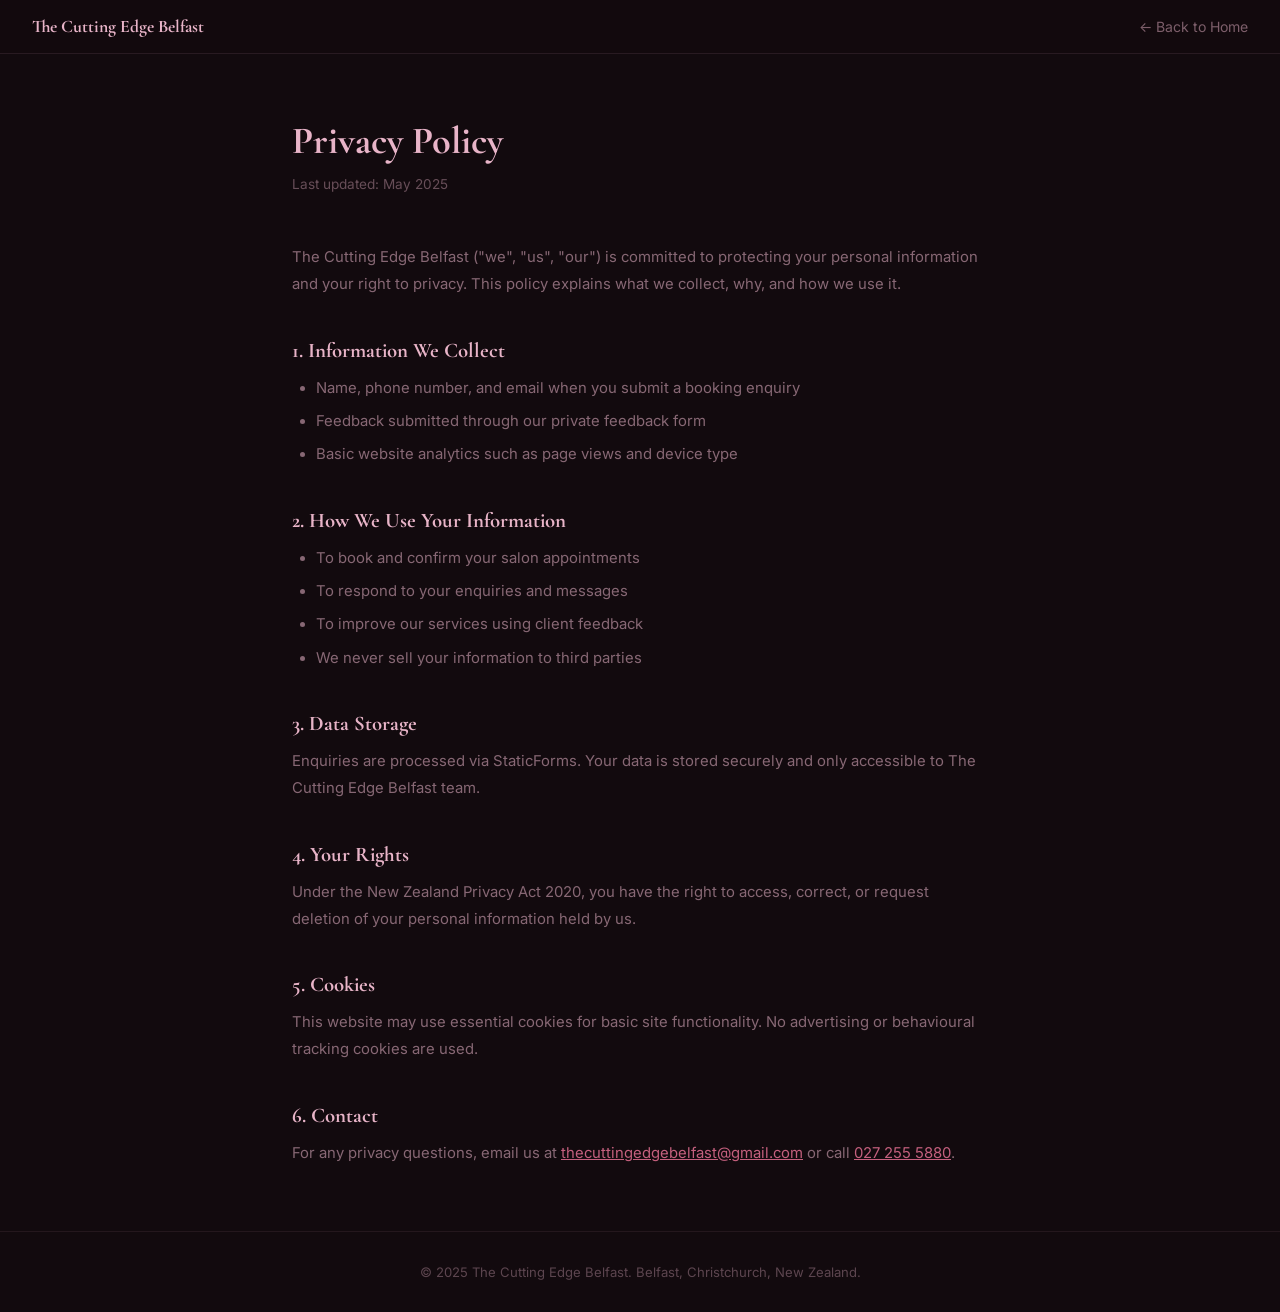
==== privacy.html @ b9b0a791 "Rebuild: The Cutting Edge Belfast" ====
<!DOCTYPE html>
<html lang="en">
<head>
<meta charset="UTF-8">
<meta name="viewport" content="width=device-width, initial-scale=1.0">
<title>Privacy Policy — The Cutting Edge Belfast</title>
<link rel="preconnect" href="https://fonts.googleapis.com">
<link href="https://fonts.googleapis.com/css2?family=Inter:wght@400;500;600;700;800&family=Cormorant+Garamond:ital,wght@0,600;0,700;1,500&display=swap" rel="stylesheet">
<style>
  :root { --accent: #c4607e; --accent-light: #e8b4c8; --dark: #120a0e; }
  *, *::before, *::after { box-sizing: border-box; margin: 0; padding: 0; }
  body { font-family: 'Inter', sans-serif; background: var(--dark); color: #fff; }
  nav { background: rgba(18,10,14,0.97); padding: 1rem 2rem; display: flex; align-items: center; justify-content: space-between; border-bottom: 1px solid rgba(232,180,200,0.1); }
  .logo { font-family: 'Cormorant Garamond', serif; font-size: 1.1rem; font-weight: 700; color: var(--accent-light); text-decoration: none; }
  .back { color: rgba(232,180,200,0.5); text-decoration: none; font-size: 0.88rem; transition: color 0.2s; }
  .back:hover { color: var(--accent-light); }
  .container { max-width: 760px; margin: 0 auto; padding: 4rem 2rem; }
  h1 { font-family: 'Cormorant Garamond', serif; font-size: 2.4rem; font-weight: 700; color: var(--accent-light); margin-bottom: 0.5rem; }
  .updated { color: rgba(232,180,200,0.4); font-size: 0.85rem; margin-bottom: 3rem; }
  h2 { font-family: 'Cormorant Garamond', serif; font-size: 1.3rem; font-weight: 700; color: var(--accent-light); margin: 2.5rem 0 0.75rem; }
  p, li { color: rgba(232,180,200,0.55); font-size: 0.93rem; line-height: 1.8; }
  ul { padding-left: 1.5rem; }
  li { margin-bottom: 0.4rem; }
  a { color: var(--accent); }
  footer { background: rgba(18,10,14,0.8); text-align: center; padding: 2rem; color: rgba(232,180,200,0.35); font-size: 0.82rem; border-top: 1px solid rgba(232,180,200,0.08); }
</style>
</head>
<body>
  <nav>
    <a href="index.html" class="logo">The Cutting Edge Belfast</a>
    <a href="index.html" class="back">← Back to Home</a>
  </nav>
  <div class="container">
    <h1>Privacy Policy</h1>
    <p class="updated">Last updated: May 2025</p>
    <p>The Cutting Edge Belfast ("we", "us", "our") is committed to protecting your personal information and your right to privacy. This policy explains what we collect, why, and how we use it.</p>
    <h2>1. Information We Collect</h2>
    <ul>
      <li>Name, phone number, and email when you submit a booking enquiry</li>
      <li>Feedback submitted through our private feedback form</li>
      <li>Basic website analytics such as page views and device type</li>
    </ul>
    <h2>2. How We Use Your Information</h2>
    <ul>
      <li>To book and confirm your salon appointments</li>
      <li>To respond to your enquiries and messages</li>
      <li>To improve our services using client feedback</li>
      <li>We never sell your information to third parties</li>
    </ul>
    <h2>3. Data Storage</h2>
    <p>Enquiries are processed via StaticForms. Your data is stored securely and only accessible to The Cutting Edge Belfast team.</p>
    <h2>4. Your Rights</h2>
    <p>Under the New Zealand Privacy Act 2020, you have the right to access, correct, or request deletion of your personal information held by us.</p>
    <h2>5. Cookies</h2>
    <p>This website may use essential cookies for basic site functionality. No advertising or behavioural tracking cookies are used.</p>
    <h2>6. Contact</h2>
    <p>For any privacy questions, email us at <a href="mailto:thecuttingedgebelfast@gmail.com">thecuttingedgebelfast@gmail.com</a> or call <a href="tel:0272555880">027 255 5880</a>.</p>
  </div>
  <footer>© 2025 The Cutting Edge Belfast. Belfast, Christchurch, New Zealand.</footer>
</body>
</html>
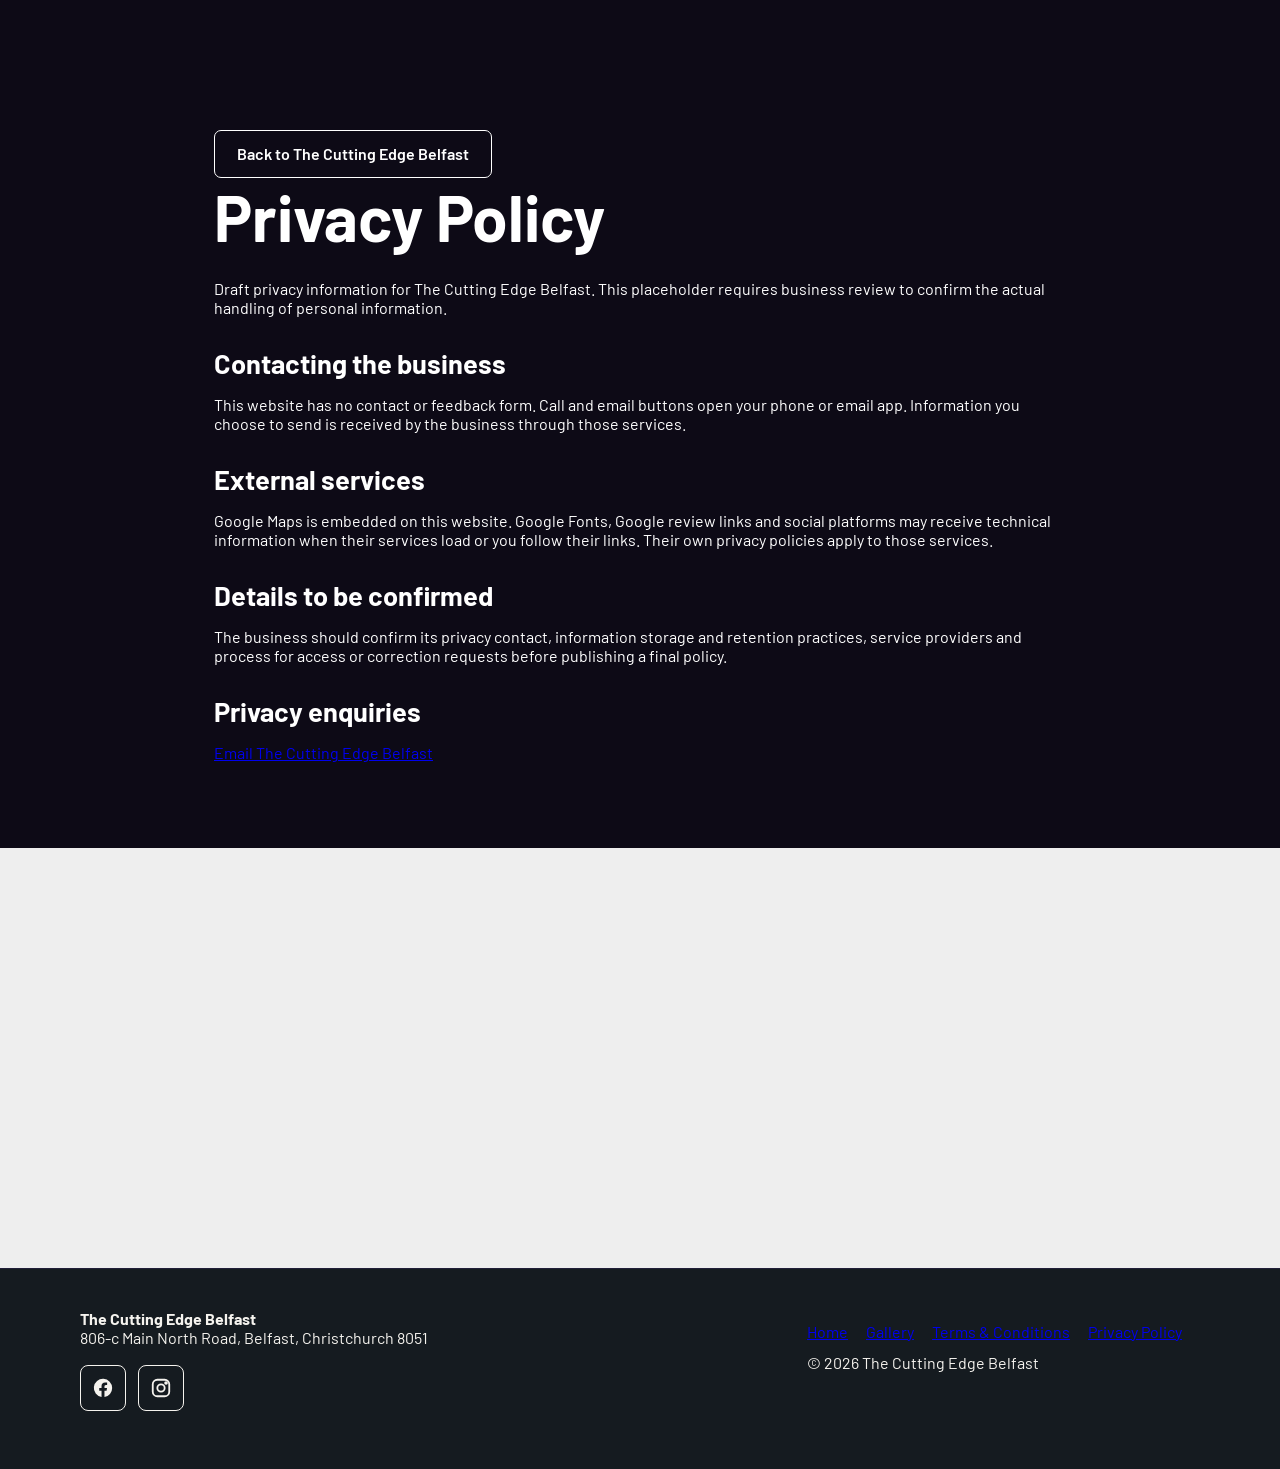
==== commit f8aefde1: "Refine website with verified reviews, local imagery and mobile checks" ====
--- a/privacy.html
+++ b/privacy.html
@@ -1,61 +1,13 @@
-<!DOCTYPE html>
-<html lang="en">
-<head>
-<meta charset="UTF-8">
-<meta name="viewport" content="width=device-width, initial-scale=1.0">
-<title>Privacy Policy — The Cutting Edge Belfast</title>
-<link rel="preconnect" href="https://fonts.googleapis.com">
-<link href="https://fonts.googleapis.com/css2?family=Inter:wght@400;500;600;700;800&family=Cormorant+Garamond:ital,wght@0,600;0,700;1,500&display=swap" rel="stylesheet">
-<style>
-  :root { --accent: #c4607e; --accent-light: #e8b4c8; --dark: #120a0e; }
-  *, *::before, *::after { box-sizing: border-box; margin: 0; padding: 0; }
-  body { font-family: 'Inter', sans-serif; background: var(--dark); color: #fff; }
-  nav { background: rgba(18,10,14,0.97); padding: 1rem 2rem; display: flex; align-items: center; justify-content: space-between; border-bottom: 1px solid rgba(232,180,200,0.1); }
-  .logo { font-family: 'Cormorant Garamond', serif; font-size: 1.1rem; font-weight: 700; color: var(--accent-light); text-decoration: none; }
-  .back { color: rgba(232,180,200,0.5); text-decoration: none; font-size: 0.88rem; transition: color 0.2s; }
-  .back:hover { color: var(--accent-light); }
-  .container { max-width: 760px; margin: 0 auto; padding: 4rem 2rem; }
-  h1 { font-family: 'Cormorant Garamond', serif; font-size: 2.4rem; font-weight: 700; color: var(--accent-light); margin-bottom: 0.5rem; }
-  .updated { color: rgba(232,180,200,0.4); font-size: 0.85rem; margin-bottom: 3rem; }
-  h2 { font-family: 'Cormorant Garamond', serif; font-size: 1.3rem; font-weight: 700; color: var(--accent-light); margin: 2.5rem 0 0.75rem; }
-  p, li { color: rgba(232,180,200,0.55); font-size: 0.93rem; line-height: 1.8; }
-  ul { padding-left: 1.5rem; }
-  li { margin-bottom: 0.4rem; }
-  a { color: var(--accent); }
-  footer { background: rgba(18,10,14,0.8); text-align: center; padding: 2rem; color: rgba(232,180,200,0.35); font-size: 0.82rem; border-top: 1px solid rgba(232,180,200,0.08); }
-</style>
-</head>
-<body>
-  <nav>
-    <a href="index.html" class="logo">The Cutting Edge Belfast</a>
-    <a href="index.html" class="back">← Back to Home</a>
-  </nav>
-  <div class="container">
-    <h1>Privacy Policy</h1>
-    <p class="updated">Last updated: May 2025</p>
-    <p>The Cutting Edge Belfast ("we", "us", "our") is committed to protecting your personal information and your right to privacy. This policy explains what we collect, why, and how we use it.</p>
-    <h2>1. Information We Collect</h2>
-    <ul>
-      <li>Name, phone number, and email when you submit a booking enquiry</li>
-      <li>Feedback submitted through our private feedback form</li>
-      <li>Basic website analytics such as page views and device type</li>
-    </ul>
-    <h2>2. How We Use Your Information</h2>
-    <ul>
-      <li>To book and confirm your salon appointments</li>
-      <li>To respond to your enquiries and messages</li>
-      <li>To improve our services using client feedback</li>
-      <li>We never sell your information to third parties</li>
-    </ul>
-    <h2>3. Data Storage</h2>
-    <p>Enquiries are processed via StaticForms. Your data is stored securely and only accessible to The Cutting Edge Belfast team.</p>
-    <h2>4. Your Rights</h2>
-    <p>Under the New Zealand Privacy Act 2020, you have the right to access, correct, or request deletion of your personal information held by us.</p>
-    <h2>5. Cookies</h2>
-    <p>This website may use essential cookies for basic site functionality. No advertising or behavioural tracking cookies are used.</p>
-    <h2>6. Contact</h2>
-    <p>For any privacy questions, email us at <a href="mailto:thecuttingedgebelfast@gmail.com">thecuttingedgebelfast@gmail.com</a> or call <a href="tel:0272555880">027 255 5880</a>.</p>
-  </div>
-  <footer>© 2025 The Cutting Edge Belfast. Belfast, Christchurch, New Zealand.</footer>
-</body>
-</html>
+<!DOCTYPE html><html lang="en-NZ"><head>
+<meta charset="utf-8"/>
+<meta content="width=device-width, initial-scale=1.0" name="viewport"/>
+<title>Privacy Policy | The Cutting Edge Belfast</title>
+<meta content="The Cutting Edge Belfast, a friendly hair salon on Main North Road, Belfast, Christchurch. Cuts, colour, kids' cuts and styling by Rochelle and the team. Book today." name="description"/>
+<meta content="#0d0a16" name="theme-color"/>
+<meta content="The Cutting Edge Belfast | Hair Salon" property="og:title"/>
+<meta content="A friendly local hair salon in Belfast, Christchurch. Cuts, colour and styling by Rochelle and the team." property="og:description"/>
+<meta content="https://the-cutting-edge-belfast-demo.vercel.app/img/storefront.jpg" property="og:image"/>
+<link href="https://fonts.googleapis.com" rel="preconnect"/>
+<link crossorigin="" href="https://fonts.gstatic.com" rel="preconnect"/>
+<link href="https://fonts.googleapis.com/css2?family=Oswald:wght@300;400;500;600;700&amp;family=Barlow:ital,wght@0,300;0,400;0,500;0,600;1,300;1,400&amp;display=swap" rel="stylesheet"/>
+<link href="styles.css" rel="stylesheet"/></head><body><main class="verified-legal"><a class="verified-button" href="index.html">Back to The Cutting Edge Belfast</a><h1>Privacy Policy</h1><p>Draft privacy information for The Cutting Edge Belfast. This placeholder requires business review to confirm the actual handling of personal information.</p><h2>Contacting the business</h2><p>This website has no contact or feedback form. Call and email buttons open your phone or email app. Information you choose to send is received by the business through those services.</p><h2>External services</h2><p>Google Maps is embedded on this website. Google Fonts, Google review links and social platforms may receive technical information when their services load or you follow their links. Their own privacy policies apply to those services.</p><h2>Details to be confirmed</h2><p>The business should confirm its privacy contact, information storage and retention practices, service providers and process for access or correction requests before publishing a final policy.</p><h2>Privacy enquiries</h2><p><a href="mailto:thecuttingedgebelfast@gmail.com">Email The Cutting Edge Belfast</a></p></main><section class="verified-map" aria-label="Business location"><div class="verified-wrap"><iframe title="Map of The Cutting Edge Belfast, 806-c Main North Road, Belfast, Christchurch 8051" src="https://www.google.com/maps?q=The%20Cutting%20Edge%20Belfast%20806-c%20Main%20North%20Road%2C%20Belfast%2C%20Christchurch%208051&amp;output=embed" loading="lazy" referrerpolicy="no-referrer-when-downgrade" allowfullscreen></iframe></div></section><footer class="verified-footer"><div class="verified-wrap"><div><strong>The Cutting Edge Belfast</strong><p>806-c Main North Road, Belfast, Christchurch 8051</p><div class="verified-socials"><a href="https://www.facebook.com/thecuttingedgebelfast/" target="_blank" rel="noopener" aria-label="The Cutting Edge Belfast on Facebook"><svg aria-hidden="true" viewBox="0 0 24 24" fill="currentColor"><path d="M22 12a10 10 0 1 0-11.6 9.9v-7H7.9V12h2.5V9.8c0-2.5 1.5-3.9 3.8-3.9 1.1 0 2.3.2 2.3.2v2.5h-1.3c-1.2 0-1.6.8-1.6 1.6V12h2.8l-.5 2.9h-2.3v7A10 10 0 0 0 22 12Z"/></svg></a><a href="https://www.instagram.com/thecuttingedgebelfast/" target="_blank" rel="noopener" aria-label="The Cutting Edge Belfast on Instagram"><svg aria-hidden="true" viewBox="0 0 24 24" fill="none" stroke="currentColor" stroke-width="2"><rect x="3" y="3" width="18" height="18" rx="5"/><circle cx="12" cy="12" r="4"/><circle cx="17.5" cy="6.5" r="1"/></svg></a></div></div><div><a href="index.html">Home</a><a href="gallery.html">Gallery</a><a href="/terms.html">Terms &amp; Conditions</a><a href="/privacy.html">Privacy Policy</a><p>© 2026 The Cutting Edge Belfast</p></div></div></footer><script src="site.js" defer></script></body></html>
--- a/styles.css
+++ b/styles.css
@@ -0,0 +1,288 @@
+
+    :root {
+      --dark:     #0d0a16;
+      --dark-2:   #130f22;
+      --surface:  #1a1330;
+      --surface2: #221a3f;
+      --accent:   #7c3aed;
+      --accent-light: #9d5cf5;
+      --accent-rose:  #d9c2ff;
+      --lime:     #a3e635;
+      --lime-deep:#84cc16;
+      --cream:    #f8f4f6;
+      --cream-2:  #f0e8ec;
+      --text-dark: #1a1018;
+      --text-mid:  #5a4550;
+      --text-light: #9a8890;
+      --white:    #ffffff;
+      --nav-h:    72px;
+      --radius:   14px;
+      --trans:    0.3s cubic-bezier(0.4,0,0.2,1);
+    }
+    *, *::before, *::after { box-sizing: border-box; margin: 0; padding: 0; }
+    html { scroll-behavior: smooth; }
+    body { font-family: 'Barlow', sans-serif; background: var(--dark); color: var(--white); overflow-x: hidden; }
+
+    /* ── NAV ── */
+    #mainNav {
+      position: fixed; top: 0; left: 0; width: 100%; z-index: 1000;
+      padding: 0 2rem; height: var(--nav-h);
+      display: flex; align-items: center; justify-content: space-between;
+      transition: background var(--trans), box-shadow var(--trans);
+    }
+    #mainNav.scrolled { background: rgba(14,8,16,0.97); backdrop-filter: blur(12px); box-shadow: 0 2px 24px rgba(0,0,0,0.4); }
+    .nav-logo { font-family: 'Oswald', sans-serif; font-size: 1.1rem; font-weight: 500; color: var(--accent-rose); text-decoration: none; letter-spacing: 0.06em; text-transform: uppercase; line-height: 1.2; }
+    .nav-links { display: flex; align-items: center; gap: 2rem; list-style: none; }
+    .nav-links a { color: rgba(255,255,255,0.75); text-decoration: none; font-size: 0.85rem; font-weight: 500; letter-spacing: 0.05em; transition: color var(--trans); }
+    .nav-links a:hover { color: var(--accent-rose); }
+    .nav-cta { background: var(--accent); color: #fff; padding: 0.6rem 1.4rem; border-radius: 4px; font-family: 'Oswald', sans-serif; font-weight: 500; font-size: 0.88rem; letter-spacing: 0.06em; text-transform: uppercase; text-decoration: none; transition: background var(--trans), transform var(--trans); }
+    .nav-cta:hover { background: var(--accent-light); transform: translateY(-1px); }
+    .hamburger { display: none; background: none; border: none; cursor: pointer; padding: 0.5rem; flex-direction: column; gap: 5px; }
+    .hamburger span { display: block; width: 22px; height: 2px; background: var(--accent-rose); border-radius: 2px; transition: var(--trans); }
+    .mobile-menu { display: none; position: fixed; top: var(--nav-h); left: 0; width: 100%; background: rgba(14,8,16,0.98); padding: 2rem; z-index: 999; flex-direction: column; gap: 1.5rem; }
+    .mobile-menu.open { display: flex; }
+    .mobile-menu a { color: rgba(255,255,255,0.8); text-decoration: none; font-family: 'Oswald', sans-serif; font-size: 1.1rem; letter-spacing: 0.06em; }
+
+    /* ── HERO ── */
+    .hero {
+      min-height: 100vh; position: relative; display: flex; align-items: center;
+      overflow: hidden;
+    }
+    .hero-bg {
+      position: absolute; inset: 0; z-index: 0;
+      background: linear-gradient(120deg, rgba(13,10,22,0.86) 0%, rgba(20,15,40,0.62) 48%, rgba(13,10,22,0.78) 100%),
+                  url('img/storefront.jpg') center/cover no-repeat fixed;
+    }
+    .hero-content {
+      position: relative; z-index: 1; max-width: 700px;
+      padding: calc(var(--nav-h) + 4rem) 2rem 5rem 8vw;
+    }
+    .hero-badge {
+      display: inline-flex; align-items: center; gap: 0.5rem;
+      background: rgba(124,58,237,0.3); border: 1px solid rgba(163,230,53,0.5);
+      color: var(--lime); font-size: 0.75rem; font-weight: 600;
+      letter-spacing: 0.12em; text-transform: uppercase; padding: 0.4rem 1rem;
+      border-radius: 100px; margin-bottom: 1.5rem;
+    }
+    .hero h1 {
+      font-family: 'Oswald', sans-serif; font-size: clamp(3.2rem, 7vw, 5.5rem);
+      font-weight: 600; line-height: 1.0; letter-spacing: 0.02em;
+      text-transform: uppercase; margin-bottom: 1.25rem; color: #fff;
+    }
+    .hero h1 em { color: var(--lime); font-style: normal; display: block; }
+    .hero p { font-size: 1.05rem; color: rgba(255,255,255,0.72); line-height: 1.7; max-width: 480px; margin-bottom: 2.5rem; font-weight: 300; }
+    .hero-actions { display: flex; gap: 1rem; flex-wrap: wrap; align-items: center; }
+    .btn-primary {
+      background: var(--accent); color: #fff; padding: 1rem 2.2rem;
+      border-radius: 4px; font-family: 'Oswald', sans-serif; font-weight: 500;
+      font-size: 0.95rem; letter-spacing: 0.08em; text-transform: uppercase;
+      text-decoration: none; transition: all var(--trans);
+    }
+    .btn-primary:hover { background: var(--accent-light); transform: translateY(-2px); box-shadow: 0 8px 24px rgba(124,58,237,0.4); }
+    .btn-outline {
+      background: transparent; color: rgba(255,255,255,0.8); padding: 1rem 2rem;
+      border: 1px solid rgba(255,255,255,0.25); border-radius: 4px;
+      font-size: 0.9rem; font-weight: 500; text-decoration: none; transition: all var(--trans);
+    }
+    .btn-outline:hover { border-color: var(--accent-rose); color: var(--accent-rose); }
+    .hero-scroll { position: absolute; bottom: 2.5rem; left: 50%; transform: translateX(-50%); z-index: 1; }
+    .scroll-dot { width: 6px; height: 6px; background: var(--lime); border-radius: 50%; margin: 0 auto; animation: bounce 1.8s infinite; opacity: 0.8; }
+    @keyframes bounce { 0%,80%,100%{transform:translateY(0)} 40%{transform:translateY(-10px)} }
+    /* ── HERO REVIEW WIDGET ── */
+    .hero-rw { margin-top: 2.5rem; max-width: 430px; background: rgba(19,15,34,0.66); border: 1px solid rgba(163,230,53,0.28); border-radius: var(--radius); padding: 1.15rem 1.35rem; backdrop-filter: blur(8px); transition: opacity 0.45s ease; }
+    .hero-rw.fade { opacity: 0; }
+    .hero-rw-top { display: flex; align-items: center; gap: 0.55rem; margin-bottom: 0.6rem; }
+    .hero-rw-g { width: 24px; height: 24px; border-radius: 50%; background: #fff; display: grid; place-items: center; font-family: 'Oswald',sans-serif; font-weight: 700; font-size: 0.85rem; color: #7c3aed; }
+    .hero-rw-stars { color: #f5c518; font-size: 0.82rem; letter-spacing: 1px; }
+    .hero-rw-tag { margin-left: auto; font-size: 0.64rem; font-weight: 600; letter-spacing: 0.14em; text-transform: uppercase; color: rgba(255,255,255,0.5); }
+    .hero-rw-quote { font-size: 0.92rem; line-height: 1.55; color: rgba(255,255,255,0.9); font-style: italic; }
+    .hero-rw-name { margin-top: 0.55rem; font-size: 0.78rem; font-weight: 600; color: var(--lime); }
+
+    /* ── BEFORE / AFTER ── */
+    .ba { background: var(--dark-2); }
+    .ba .section-title { color: var(--accent-rose); }
+    .ba-wrap { max-width: 480px; margin: 2.5rem auto 0; }
+    .ba-slider { --pos: 50%; position: relative; width: 100%; aspect-ratio: 3/4; border-radius: var(--radius); overflow: hidden; user-select: none; touch-action: none; box-shadow: 0 24px 60px rgba(0,0,0,0.5); cursor: ew-resize; }
+    .ba-slider img { position: absolute; inset: 0; width: 100%; height: 100%; object-fit: cover; pointer-events: none; }
+    .ba-after { clip-path: inset(0 calc(100% - var(--pos)) 0 0); }
+    .ba-label { position: absolute; bottom: 1rem; z-index: 3; font-family: 'Oswald',sans-serif; font-size: 0.72rem; font-weight: 500; letter-spacing: 0.1em; text-transform: uppercase; color: #fff; background: rgba(13,10,22,0.72); padding: 0.35rem 0.8rem; border-radius: 100px; }
+    .ba-label.before { right: 1rem; }
+    .ba-label.after { left: 1rem; border: 1px solid var(--lime); }
+    .ba-handle { position: absolute; top: 0; bottom: 0; left: var(--pos); width: 3px; background: var(--lime); z-index: 4; transform: translateX(-50%); pointer-events: none; }
+    .ba-handle::after { content: ''; position: absolute; top: 50%; left: 50%; transform: translate(-50%,-50%); width: 42px; height: 42px; border-radius: 50%; background: var(--lime); box-shadow: 0 4px 16px rgba(0,0,0,0.45); }
+    .ba-handle::before { content: '⟨ ⟩'; position: absolute; top: 50%; left: 50%; transform: translate(-50%,-50%); z-index: 5; font-size: 0.85rem; font-weight: 700; color: #17110c; letter-spacing: 0px; }
+
+    /* ── TRUST BAR ── */
+    .trust-bar { background: var(--surface); padding: 1.5rem 2rem; border-bottom: 1px solid rgba(124,58,237,0.15); }
+    .trust-inner { max-width: 1100px; margin: 0 auto; display: flex; justify-content: center; gap: 3rem; flex-wrap: wrap; }
+    .trust-item { display: flex; align-items: center; gap: 0.6rem; color: rgba(255,255,255,0.6); font-size: 0.85rem; font-weight: 500; letter-spacing: 0.04em; }
+    .trust-item span:first-child { color: var(--accent-rose); font-size: 1.1rem; }
+
+    /* ── SECTIONS BASE ── */
+    .container { max-width: 1180px; margin: 0 auto; padding: 0 2rem; }
+    section { padding: 6rem 0; }
+
+    /* ── SERVICES ── */
+    .services { background: var(--cream); }
+    .section-eyebrow { font-family: 'Oswald', sans-serif; font-size: 0.72rem; font-weight: 500; letter-spacing: 0.18em; text-transform: uppercase; color: var(--accent); margin-bottom: 0.75rem; }
+    .section-title { font-family: 'Oswald', sans-serif; font-size: clamp(2rem, 4vw, 3rem); font-weight: 600; line-height: 1.1; letter-spacing: 0.02em; text-transform: uppercase; color: var(--text-dark); margin-bottom: 1rem; }
+    .section-title em { color: var(--accent); font-style: normal; }
+    .section-sub { color: var(--text-mid); font-size: 0.95rem; line-height: 1.7; max-width: 540px; margin-bottom: 3.5rem; font-weight: 400; }
+    .services-grid { display: grid; grid-template-columns: repeat(auto-fit, minmax(240px, 1fr)); gap: 1.5rem; }
+    .service-card {
+      background: #fff; border-radius: var(--radius); padding: 2rem 1.75rem;
+      border: 1px solid rgba(124,58,237,0.1); transition: all var(--trans);
+      position: relative; overflow: hidden;
+    }
+    .service-card::before {
+      content: ''; position: absolute; top: 0; left: 0; width: 100%; height: 3px;
+      background: linear-gradient(90deg, var(--accent), var(--accent-rose));
+      transform: scaleX(0); transform-origin: left; transition: transform var(--trans);
+    }
+    .service-card:hover { transform: translateY(-4px); box-shadow: 0 12px 32px rgba(124,58,237,0.12); }
+    .service-card:hover::before { transform: scaleX(1); }
+    .svc-icon { font-size: 1.8rem; margin-bottom: 1rem; }
+    .service-card h3 { font-family: 'Oswald', sans-serif; font-size: 1.05rem; font-weight: 500; letter-spacing: 0.04em; text-transform: uppercase; color: var(--text-dark); margin-bottom: 0.5rem; }
+    .service-card p { color: var(--text-mid); font-size: 0.88rem; line-height: 1.65; }
+    .svc-price { display: inline-block; margin-top: 0.75rem; font-size: 0.82rem; font-weight: 600; color: var(--accent); letter-spacing: 0.04em; }
+
+    /* ── ABOUT ── */
+    .about { background: var(--dark-2); }
+    .about-inner { display: grid; grid-template-columns: 1fr 1fr; gap: 5rem; align-items: center; }
+    .about-img-wrap { position: relative; }
+    .about-img-wrap img { width: 100%; height: 520px; object-fit: cover; border-radius: var(--radius); }
+    .about-img-accent {
+      position: absolute; bottom: -1.5rem; right: -1.5rem;
+      width: 180px; height: 180px; object-fit: cover; border-radius: var(--radius);
+      border: 4px solid var(--dark-2);
+    }
+    .about-text .section-title { color: var(--accent-rose); }
+    .about-text .section-sub { color: rgba(255,255,255,0.55); max-width: 100%; }
+    .about-text p { color: rgba(255,255,255,0.55); line-height: 1.8; margin-bottom: 1rem; font-size: 0.95rem; }
+    .about-highlight { display: flex; gap: 0.75rem; align-items: flex-start; margin: 1.75rem 0; }
+    .about-highlight-icon { width: 42px; height: 42px; background: rgba(124,58,237,0.15); border: 1px solid rgba(124,58,237,0.3); border-radius: 8px; display: flex; align-items: center; justify-content: center; font-size: 1.1rem; flex-shrink: 0; }
+    .about-highlight-text h4 { font-family: 'Oswald', sans-serif; font-size: 0.9rem; font-weight: 500; color: var(--accent-rose); text-transform: uppercase; letter-spacing: 0.06em; margin-bottom: 0.25rem; }
+    .about-highlight-text p { color: rgba(255,255,255,0.5); font-size: 0.87rem; margin: 0; }
+
+    /* ── GALLERY ── */
+    .gallery { background: var(--surface2); }
+    .gallery .section-title { color: var(--accent-rose); }
+    .gallery-grid { display: grid; grid-template-columns: repeat(3, 1fr); grid-template-rows: 280px 280px; gap: 1rem; }
+    .gallery-item { border-radius: 10px; overflow: hidden; position: relative; }
+    .gallery-item img { width: 100%; height: 100%; object-fit: cover; transition: transform 0.5s; }
+    .gallery-item:hover img { transform: scale(1.05); }
+    .gallery-item:first-child { grid-row: 1 / 3; }
+    .gallery-overlay { position: absolute; inset: 0; background: linear-gradient(to top, rgba(14,8,16,0.7) 0%, transparent 50%); opacity: 0; transition: opacity var(--trans); }
+    .gallery-item:hover .gallery-overlay { opacity: 1; }
+
+    /* ── REVIEWS ── */
+    .reviews { background: var(--cream); }
+    .reviews-header { display: flex; justify-content: space-between; align-items: flex-end; margin-bottom: 3rem; flex-wrap: wrap; gap: 1.5rem; }
+    .reviews-score { display: flex; align-items: center; gap: 1.25rem; }
+    .score-big { font-family: 'Oswald', sans-serif; font-size: 4rem; font-weight: 700; line-height: 1; color: var(--text-dark); }
+    .score-details { display: flex; flex-direction: column; gap: 0.3rem; }
+    .stars-row { display: flex; gap: 2px; }
+    .star { color: #f5c518; font-size: 1.1rem; }
+    .score-count { color: var(--text-light); font-size: 0.83rem; }
+    .reviews-grid { display: grid; grid-template-columns: repeat(auto-fit, minmax(280px, 1fr)); gap: 1.5rem; }
+    .review-card {
+      background: #fff; border-radius: var(--radius); padding: 1.75rem;
+      border: 1px solid rgba(124,58,237,0.08);
+      box-shadow: 0 2px 16px rgba(124,58,237,0.06);
+      transition: transform var(--trans), box-shadow var(--trans);
+    }
+    .review-card:hover { transform: translateY(-3px); box-shadow: 0 8px 28px rgba(124,58,237,0.1); }
+    .review-stars { display: flex; gap: 2px; margin-bottom: 0.75rem; }
+    .review-stars .star { font-size: 0.9rem; }
+    .review-card blockquote { font-style: italic; color: var(--text-mid); font-size: 0.92rem; line-height: 1.75; margin-bottom: 1.25rem; }
+    .reviewer { display: flex; align-items: center; gap: 0.75rem; }
+    .reviewer-avatar { width: 38px; height: 38px; background: linear-gradient(135deg, var(--accent), var(--accent-rose)); border-radius: 50%; display: flex; align-items: center; justify-content: center; font-family: 'Oswald', sans-serif; font-weight: 600; font-size: 0.9rem; color: #fff; }
+    .reviewer-info strong { font-size: 0.88rem; font-weight: 600; color: var(--text-dark); display: block; }
+    .reviewer-info span { font-size: 0.78rem; color: var(--text-light); }
+    .reviews-cta { text-align: center; margin-top: 3rem; }
+    .btn-review { display: inline-flex; align-items: center; gap: 0.5rem; background: var(--accent); color: #fff; padding: 0.9rem 2rem; border-radius: 4px; font-family: 'Oswald', sans-serif; font-weight: 500; font-size: 0.9rem; letter-spacing: 0.07em; text-transform: uppercase; text-decoration: none; transition: all var(--trans); }
+    .btn-review:hover { background: var(--accent-light); transform: translateY(-2px); }
+
+    /* ── BOOKING ── */
+    .booking { background: var(--dark); }
+    .booking-inner { display: grid; grid-template-columns: 1fr 1.3fr; gap: 5rem; align-items: start; }
+    .booking-info .section-title { color: var(--accent-rose); }
+    .booking-info p { color: rgba(255,255,255,0.55); line-height: 1.8; margin-bottom: 2rem; font-size: 0.95rem; }
+    .contact-detail { display: flex; align-items: center; gap: 0.85rem; margin-bottom: 1rem; color: rgba(255,255,255,0.65); font-size: 0.92rem; }
+    .contact-detail a { color: rgba(255,255,255,0.65); text-decoration: none; transition: color var(--trans); }
+    .contact-detail a:hover { color: var(--accent-rose); }
+    .contact-icon { width: 38px; height: 38px; background: rgba(124,58,237,0.15); border: 1px solid rgba(124,58,237,0.25); border-radius: 8px; display: flex; align-items: center; justify-content: center; font-size: 1rem; flex-shrink: 0; }
+    .booking-form { background: var(--surface); border: 1px solid rgba(124,58,237,0.18); border-radius: var(--radius); padding: 2.5rem; }
+    .form-title { font-family: 'Oswald', sans-serif; font-size: 1.2rem; font-weight: 500; letter-spacing: 0.06em; text-transform: uppercase; color: var(--accent-rose); margin-bottom: 1.75rem; }
+    .form-row { display: grid; grid-template-columns: 1fr 1fr; gap: 1rem; }
+    .form-group { margin-bottom: 1.1rem; }
+    .form-group label { display: block; font-size: 0.78rem; font-weight: 600; letter-spacing: 0.08em; text-transform: uppercase; color: rgba(255,255,255,0.4); margin-bottom: 0.45rem; }
+    .form-group input, .form-group select, .form-group textarea {
+      width: 100%; background: rgba(255,255,255,0.05); border: 1px solid rgba(255,255,255,0.1);
+      border-radius: 8px; color: #fff; font-family: 'Barlow', sans-serif;
+      font-size: 0.93rem; padding: 0.85rem 1rem; transition: border-color var(--trans);
+    }
+    .form-group input::placeholder, .form-group textarea::placeholder { color: rgba(255,255,255,0.3); }
+    .form-group input:focus, .form-group select:focus, .form-group textarea:focus { outline: none; border-color: var(--accent); }
+    .form-group select option { background: var(--surface); }
+    .form-group textarea { height: 110px; resize: vertical; }
+    .btn-submit { width: 100%; background: var(--accent); color: #fff; border: none; padding: 1rem; border-radius: 4px; font-family: 'Oswald', sans-serif; font-weight: 500; font-size: 0.95rem; letter-spacing: 0.08em; text-transform: uppercase; cursor: pointer; transition: all var(--trans); margin-top: 0.5rem; }
+    .btn-submit:hover { background: var(--accent-light); transform: translateY(-1px); }
+
+    /* ── FOOTER ── */
+    footer { background: rgba(14,8,16,0.98); padding: 4rem 0 2rem; border-top: 1px solid rgba(124,58,237,0.12); }
+    .footer-grid { display: grid; grid-template-columns: 1.5fr 1fr 1fr; gap: 3rem; margin-bottom: 3rem; }
+    .footer-brand .logo { font-family: 'Oswald', sans-serif; font-size: 1.2rem; font-weight: 500; color: var(--accent-rose); display: block; margin-bottom: 1rem; letter-spacing: 0.06em; text-transform: uppercase; }
+    .footer-brand p { color: rgba(255,255,255,0.4); font-size: 0.88rem; line-height: 1.7; }
+    .footer-col h4 { font-family: 'Oswald', sans-serif; font-size: 0.8rem; font-weight: 500; letter-spacing: 0.14em; text-transform: uppercase; color: var(--accent-rose); margin-bottom: 1.25rem; }
+    .footer-col ul { list-style: none; }
+    .footer-col ul li { margin-bottom: 0.6rem; color: rgba(255,255,255,0.4); font-size: 0.87rem; }
+    .footer-col ul li a { color: rgba(255,255,255,0.4); text-decoration: none; transition: color var(--trans); }
+    .footer-col ul li a:hover { color: var(--accent-rose); }
+    .footer-bottom { border-top: 1px solid rgba(255,255,255,0.06); padding-top: 2rem; display: flex; justify-content: space-between; align-items: center; flex-wrap: wrap; gap: 1rem; }
+    .footer-bottom span { color: rgba(255,255,255,0.25); font-size: 0.8rem; }
+
+    /* ── ICONS ── */
+    .svc-icon svg { width: 32px; height: 32px; stroke: var(--accent); fill: none; stroke-width: 1.7; stroke-linecap: round; stroke-linejoin: round; }
+    .trust-item svg { width: 18px; height: 18px; stroke: var(--accent-rose); fill: none; stroke-width: 2; stroke-linecap: round; stroke-linejoin: round; }
+    .about-highlight-icon svg { width: 20px; height: 20px; stroke: var(--accent-rose); fill: none; stroke-width: 2; stroke-linecap: round; stroke-linejoin: round; }
+    .contact-icon svg { width: 18px; height: 18px; stroke: var(--accent-rose); fill: none; stroke-width: 2; stroke-linecap: round; stroke-linejoin: round; }
+    .contact-actions { display: flex; gap: 0.85rem; flex-wrap: wrap; margin: 0 0 2rem; }
+    .contact-actions a { display: inline-flex; align-items: center; justify-content: center; gap: 0.55rem; }
+    .contact-actions svg { width: 18px; height: 18px; stroke: currentColor; fill: none; stroke-width: 2; stroke-linecap: round; stroke-linejoin: round; }
+    .btn-review svg { width: 16px; height: 16px; stroke: currentColor; fill: none; stroke-width: 2; }
+
+    /* ── SCROLL REVEAL ── */
+    .reveal { opacity: 0; transform: translateY(28px); transition: opacity 0.65s ease, transform 0.65s ease; }
+    .reveal.visible { opacity: 1; transform: none; }
+    .reveal-delay-1 { transition-delay: 0.1s; }
+    .reveal-delay-2 { transition-delay: 0.2s; }
+    .reveal-delay-3 { transition-delay: 0.3s; }
+    .reveal-delay-4 { transition-delay: 0.4s; }
+
+    /* ── RESPONSIVE ── */
+    @media (max-width: 900px) {
+      .about-inner, .booking-inner, .footer-grid { grid-template-columns: 1fr; gap: 2.5rem; }
+      .gallery-grid { grid-template-columns: 1fr 1fr; grid-template-rows: auto; }
+      .gallery-item:first-child { grid-row: auto; }
+      .nav-links { display: none; }
+      .hamburger { display: flex; }
+      .hero-content { padding-left: 2rem; }
+      .about-img-accent { display: none; }
+      .reviews-header { flex-direction: column; align-items: flex-start; }
+    }
+    @media (max-width: 600px) {
+      .gallery-grid { grid-template-columns: 1fr; }
+      .form-row { grid-template-columns: 1fr; }
+      .hero h1 { font-size: 2.8rem; }
+      .trust-inner { gap: 1.5rem; }
+    }
+  
+/* Verified content and accessible responsive refinements */
+html{scroll-padding-top:90px}body{font-size:16px}img{max-width:100%;border-radius:8px}a,button{touch-action:manipulation}a:focus-visible,button:focus-visible,[tabindex]:focus-visible{outline:3px solid #deaa53;outline-offset:5px}.reveal{opacity:1!important;transform:none!important}.hero{background:#151b20;animation:pageEnter .8s ease both}.hero h1{max-width:22ch}.hero .verified-rating{display:inline-flex;gap:10px;flex-wrap:wrap;align-items:center;margin-top:22px;padding:13px 16px;color:white;background:#1119;border:1px solid #fff5;backdrop-filter:blur(12px);border-radius:10px;text-decoration:none;font-size:16px;max-width:100%}.verified-stars{display:flex;gap:3px;color:#bd852b}.verified-stars svg{width:18px;height:18px;flex:none}.hero .verified-stars{color:#ffd080}.verified-section{padding:80px 24px;background:#f5f3ee;color:#202620}.verified-wrap{max-width:1120px;margin:auto}.verified-section h2{font-size:clamp(2rem,5vw,3.2rem);margin:0 0 16px}.verified-section p{margin:12px 0;line-height:1.7}.verified-grid{display:grid;grid-template-columns:repeat(3,minmax(0,1fr));gap:22px;margin:30px 0}.verified-card{background:white;color:#232323;border:1px solid #20262022;border-radius:10px;padding:26px;min-width:0}.verified-card blockquote{margin:20px 0;font-size:18px;line-height:1.6}.verified-card small{display:block;font-size:14px;color:#555;margin-top:5px}.verified-actions{display:flex;gap:12px;flex-wrap:wrap}.verified-button{display:inline-flex;align-items:center;justify-content:center;min-height:48px;padding:12px 22px;border:1px solid currentColor;border-radius:7px;text-decoration:none;font-weight:600;line-height:1.4;max-width:100%;text-align:center}.verified-button.primary{background:#242c29;color:white;border-color:#242c29}.verified-socials{display:flex;flex-wrap:wrap;gap:12px;margin:18px 0}.verified-socials a{width:46px;height:46px;display:flex;align-items:center;justify-content:center;border:1px solid currentColor;border-radius:8px}.verified-socials svg{width:22px;height:22px}.verified-gallery img{width:100%;height:auto;aspect-ratio:4/3;object-fit:cover;display:block}.verified-gallery figure{margin:0;min-width:0}.verified-gallery figcaption{font-size:15px;margin-top:10px}.verified-map{padding:24px;background:#eee}.verified-map iframe{display:block;width:100%;height:360px;border:0;border-radius:12px}.verified-legal{max-width:900px;margin:auto;padding:130px 24px 70px;min-height:65vh}.verified-legal h1{font-size:clamp(2.3rem,7vw,4rem);margin:0 0 24px}.verified-legal h2{font-size:1.7rem;margin:30px 0 12px}.verified-legal p{margin:16px 0}.verified-footer{padding:40px 24px;background:#151b20;color:#f5f3ee}.verified-footer .verified-wrap{display:flex;justify-content:space-between;flex-wrap:wrap;gap:24px}.verified-footer a{display:inline-flex;align-items:center;min-height:44px;margin-right:18px}.verified-footer .verified-socials a{margin:0}.verified-footer p{max-width:42ch}.slide-control{position:absolute;bottom:16px;right:20px;z-index:4;min-height:44px;padding:8px 14px;background:#111a;border:1px solid #fff7;border-radius:6px;color:white;font:inherit}.hero-slide img,.hero .slides img{border-radius:0;width:100%;height:100%;object-fit:cover}.hero-slide{transition:opacity 1.2s ease!important}.hero .hero-bg{background:none!important}.hero .hero-bg img{position:absolute;inset:0;width:100%;height:100%;object-fit:cover;border-radius:0;opacity:0;transition:opacity 1.2s}.hero .hero-bg img.on{opacity:1}.hero .hero-bg:after{content:'';position:absolute;inset:0;background:#10101999}.service-card>img{width:100%;aspect-ratio:3/2;object-fit:cover;margin-bottom:18px}.verified-logo{width:80px;height:80px;object-fit:contain;margin-bottom:18px}.nav-call{min-width:44px;min-height:44px}button{min-width:44px;min-height:44px}.verified-mobile-call{display:none}@keyframes pageEnter{from{opacity:0;transform:translateY(12px)}to{opacity:1;transform:none}}@media(max-width:767px){.verified-grid{grid-template-columns:1fr}.verified-section{padding:56px 20px}.hero h1{font-size:clamp(2.1rem,9vw,3rem)!important;line-height:1.08!important}.hero{min-height:760px!important;padding-top:0!important}.hero-content,.hero-inner,.hero-in{padding-top:110px!important;padding-bottom:90px!important}.hero p{font-size:16px!important}.hero .verified-rating{margin-top:16px}.hero-grid{grid-template-columns:1fr!important}.verified-map{padding:20px}.verified-mobile-call{display:inline-flex;align-items:center;justify-content:center;min-height:44px;padding:8px 12px;text-decoration:none;font-weight:600}.hero-scroll{display:none}.verified-actions .verified-button{width:100%}.hero-ctas,.hero-actions,.cta-row{gap:10px!important}.hero .btn,.hero .btn-primary,.hero .btn-outline{min-height:46px!important;padding:12px 16px!important}.hero .lead,.hero .lede,.hero .hero-sub{margin:14px 0 20px!important}}@media(prefers-reduced-motion:reduce){*,*:before,*:after{animation:none!important;transition:none!important;scroll-behavior:auto!important}#intro{display:none!important}}
+
+.verified-mobile-call{color:inherit}.hero .verified-rating{line-height:1.5} .verified-legal>.verified-section{padding-left:0;padding-right:0} .verified-legal .verified-grid{grid-template-columns:repeat(auto-fit,minmax(min(100%,220px),1fr))}
+
+.verified-mobile-call{color:#fff;background:#202b26;border-radius:6px;white-space:nowrap}.verified-legal{animation:pageEnter .8s ease both}.verified-legal section{background:transparent;color:inherit}.verified-footer a{overflow-wrap:anywhere}.verified-map{padding-top:30px;padding-bottom:30px}#intro{animation:hideIntro 0s 1.4s forwards}@keyframes hideIntro{to{visibility:hidden;opacity:0}}
+
+.verified-button,.verified-socials a{color:inherit}.verified-button.primary{color:white}#mainNav{background:rgba(25,19,46,.94);backdrop-filter:blur(12px)}
